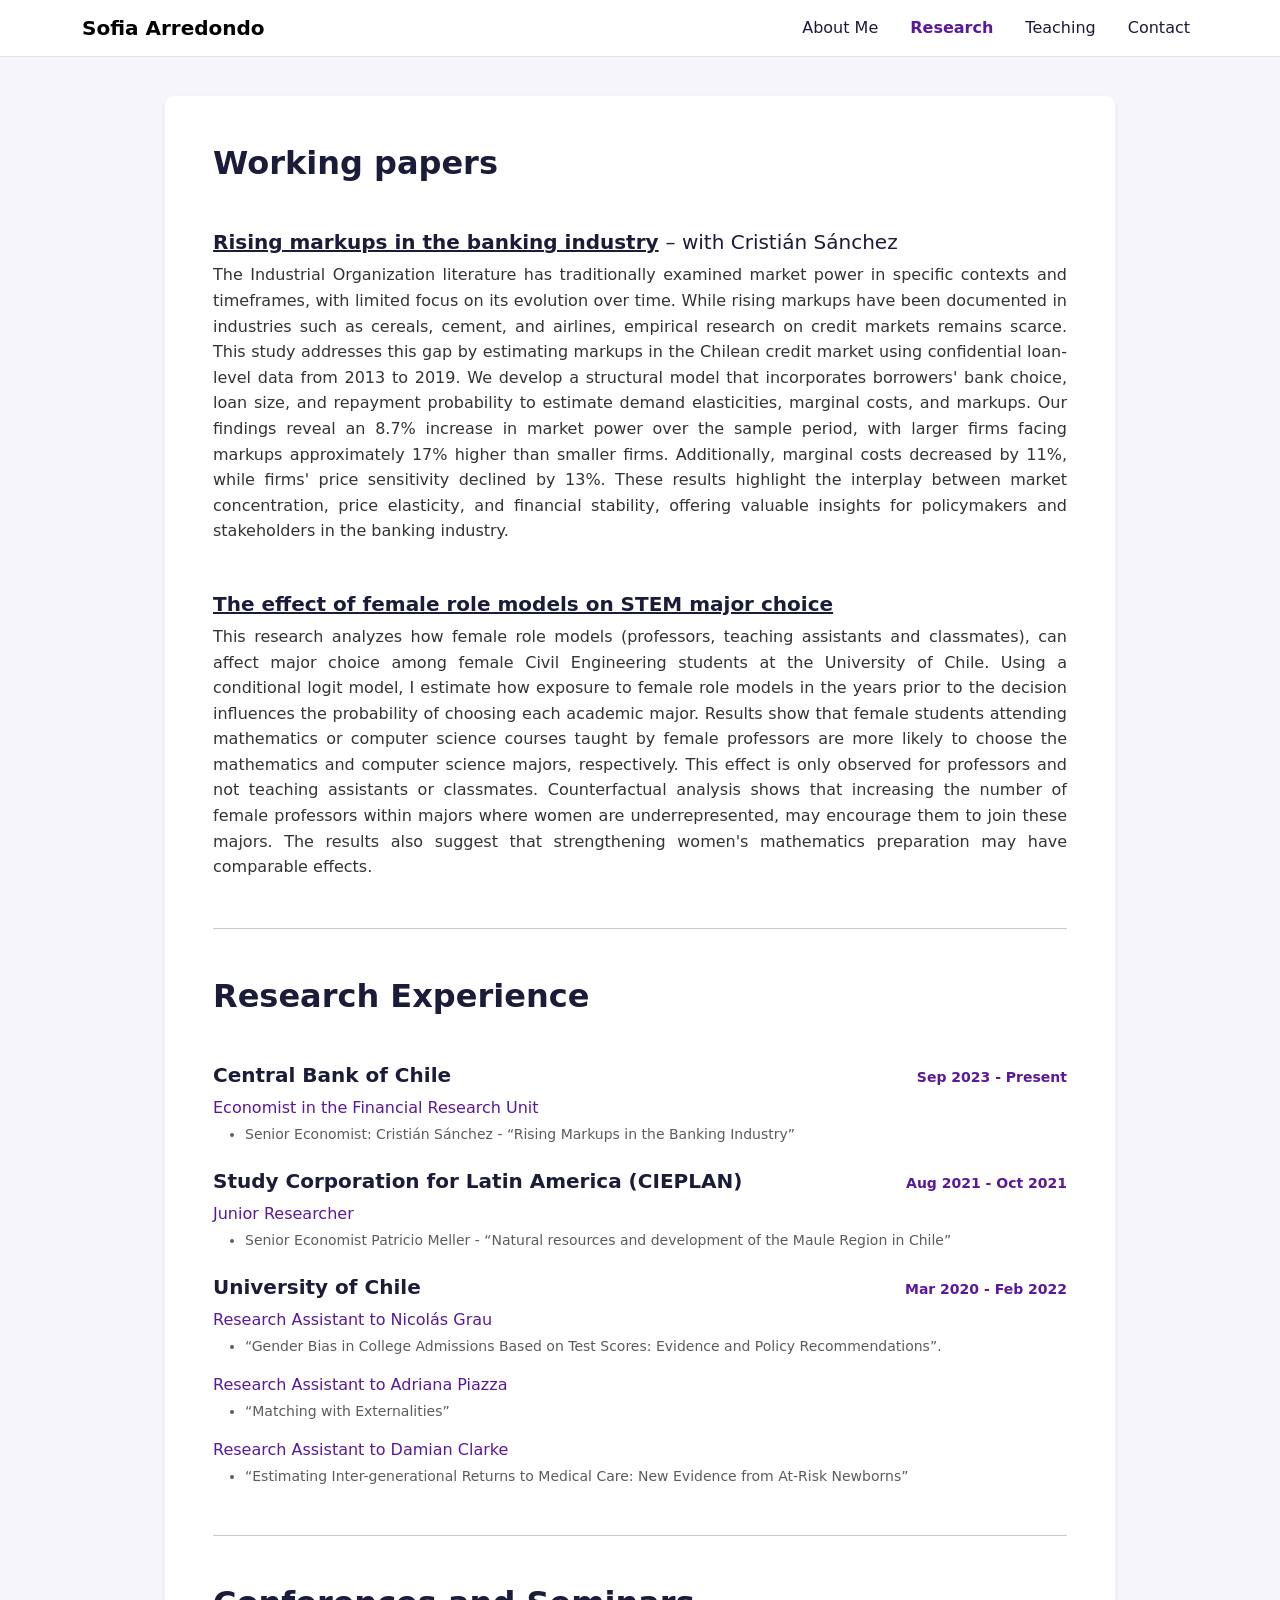
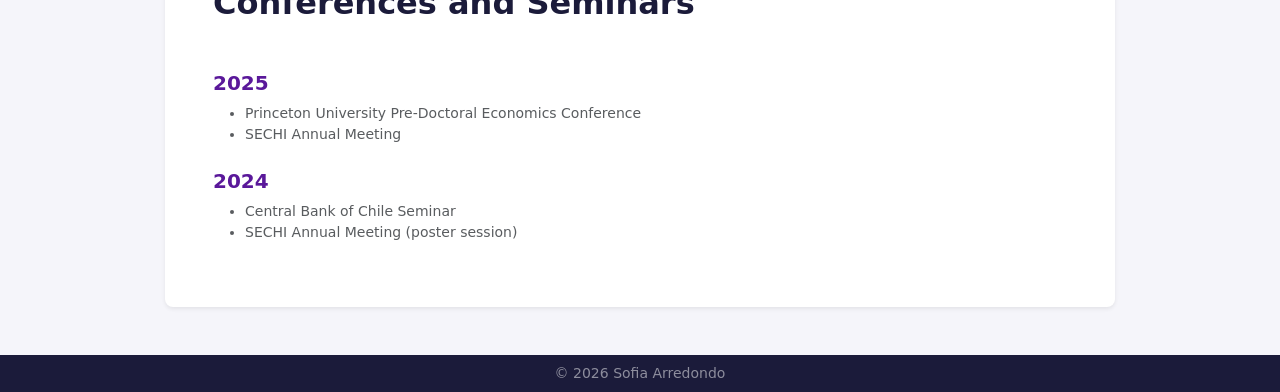
==== research.html @ c1accda6 "primer commit" ====
<!DOCTYPE html>
<html lang="en">

<head>
    <meta charset="UTF-8">
    <meta name="viewport" content="width=device-width, initial-scale=1.0">
    <meta name="description" content="Research and Publications of Sofia Arredondo Rivera.">
    <title>Research | Sofia Arredondo Rivera</title>
    <link rel="preconnect" href="https://fonts.googleapis.com">
    <link rel="preconnect" href="https://fonts.gstatic.com" crossorigin>
    <link
        href="https://fonts.googleapis.com/css2?family=Inter:wght@300;400;500;600&family=Merriweather:wght@300;400;700&display=swap"
        rel="stylesheet">
    <link href="https://cdn.jsdelivr.net/npm/bootstrap@5.3.3/dist/css/bootstrap.min.css" rel="stylesheet"
        integrity="sha384-QWTKZyjpPEjISv5WaRU9OFeRpok6YctnYmDr5pNlyT2bRjXh0JMhjY6hW+ALEwIH" crossorigin="anonymous">
    <link rel="stylesheet" href="css/styles.css">
</head>

<body class="min-vh-100 d-flex flex-column">
    <!-- Navbar -->
    <nav class="navbar navbar-expand-lg fixed-top navbar-light bg-white border-bottom" id="mainNav">
        <div class="container">
            <a class="navbar-brand fw-bold font-serif" href="index.html">Sofia Arredondo</a>
            <button class="navbar-toggler" type="button" data-bs-toggle="collapse" data-bs-target="#navbarResponsive"
                aria-controls="navbarResponsive" aria-expanded="false" aria-label="Toggle navigation">
                <span class="navbar-toggler-icon"></span>
            </button>
            <div class="collapse navbar-collapse" id="navbarResponsive">
                <ul class="navbar-nav ms-auto my-2 my-lg-0 gap-3">
                    <li class="nav-item"><a class="nav-link" href="index.html">About Me</a></li>
                    <li class="nav-item"><a class="nav-link active" href="research.html">Research</a></li>

                    <li class="nav-item"><a class="nav-link" href="teaching.html">Teaching</a></li>
                    <li class="nav-item"><a class="nav-link" href="contact.html">Contact</a></li>
                </ul>
            </div>
        </div>
    </nav>

    <!-- Research Section -->
    <section id="research" class="py-6 mt-5">
        <div class="container">
            <div class="row justify-content-center">
                <div class="col-lg-10 bg-white p-5 shadow-sm my-5" style="border-radius: 8px;">
                    <h2 class="font-serif fw-bold mb-5" style="color: var(--primary-color);">Working papers</h2>

                    <div class="mb-5">
                        <h3 class="h5 fw-bold" style="color: var(--primary-color);">
                            <a href="./assets/docs/Rising_Markups_in_the_Banking_Industry_MAR26.pdf" style="color: var(--primary-color);">Rising markups in
                                the banking industry</a> <span class="fw-normal" style="color: var(--primary-color);">–
                                with Cristián Sánchez</span>
                        </h3>
                        <p style="text-align: justify; color: #333; line-height: 1.6;">
                            The Industrial Organization literature has traditionally examined market power in specific
                            contexts and timeframes, with limited focus on its evolution over time. While rising markups
                            have been documented in industries such as cereals, cement, and airlines, empirical research
                            on credit markets remains scarce. This study addresses this gap by estimating markups in the
                            Chilean credit market using confidential loan-level data from 2013 to 2019. We develop a
                            structural model that incorporates borrowers' bank choice, loan size, and repayment
                            probability to estimate demand elasticities, marginal costs, and markups. Our findings
                            reveal an 8.7% increase in market power over the sample period, with larger firms facing
                            markups approximately 17% higher than smaller firms. Additionally, marginal costs decreased
                            by 11%, while firms' price sensitivity declined by 13%. These results highlight the
                            interplay between market concentration, price elasticity, and financial stability, offering
                            valuable insights for policymakers and stakeholders in the banking industry.
                        </p>
                    </div>

                    <div>
                        <h3 class="h5 fw-bold" style="color: var(--primary-color);">
                            <a href="./assets/docs/Effect_of_Female_Role_Models_on_STEM_major_choice_JAN25.pdf" style="color: var(--primary-color);">The
                                effect
                                of
                                female role models on STEM major choice</a>
                        </h3>
                        <p style="text-align: justify; color: #333; line-height: 1.6;">
                            This research analyzes how female role models (professors, teaching assistants and
                            classmates), can affect major choice among female Civil Engineering students at the
                            University of Chile. Using a conditional logit model, I estimate how exposure to female role
                            models in the years prior to the decision influences the probability of choosing each
                            academic major. Results show that female students attending mathematics or computer science
                            courses taught by female professors are more likely to choose the mathematics and computer
                            science majors, respectively. This effect is only observed for professors and not teaching
                            assistants or classmates. Counterfactual analysis shows that increasing the number of female
                            professors within majors where women are underrepresented, may encourage them to join these
                            majors. The results also suggest that strengthening women's mathematics preparation may have
                            comparable effects.
                        </p>
                    </div>

                    <hr class="my-5 opacity-25">

                    <!-- Experience Items -->

                    <h2 class="font-serif fw-bold mb-5" style="color: var(--primary-color);">Research Experience
                    </h2>

                    <div class="mb-4">
                        <div class="d-flex justify-content-between align-items-baseline mb-2">
                            <h3 class="h5 fw-bold mb-0" style="color: var(--primary-color);">Central Bank of Chile</h3>
                            <span class="text-secondary fw-semibold small">Sep 2023 - Present</span>
                        </div>
                        <p class="mb-1 fw-medium" style="color: var(--secondary-color);">Economist in the Financial
                            Research Unit</p>
                        <ul class="text-muted small">
                            <li>Senior Economist: Cristián Sánchez - “Rising Markups in the Banking Industry”</li>
                        </ul>
                    </div>

                    <div class="mb-4">
                        <div class="d-flex justify-content-between align-items-baseline mb-2">
                            <h3 class="h5 fw-bold mb-0" style="color: var(--primary-color);">Study Corporation for Latin
                                America (CIEPLAN)</h3>
                            <span class="text-secondary fw-semibold small">Aug 2021 - Oct 2021</span>
                        </div>
                        <p class="mb-1 fw-medium" style="color: var(--secondary-color);">Junior Researcher</p>
                        <ul class="text-muted small">
                            <li>Senior Economist Patricio Meller - “Natural resources and development of the Maule
                                Region in Chile”</li>
                        </ul>
                    </div>

                    <div class="mb-4">
                        <div class="d-flex justify-content-between align-items-baseline mb-2">
                            <h3 class="h5 fw-bold mb-0" style="color: var(--primary-color);">University of Chile</h3>
                            <span class="text-secondary fw-semibold small">Mar 2020 - Feb 2022</span>
                        </div>
                        <p class="mb-1 fw-medium" style="color: var(--secondary-color);">Research Assistant to Nicolás
                            Grau</p>
                        <ul class="text-muted small">
                            <li>“Gender Bias in
                                College Admissions Based on Test Scores: Evidence and Policy Recommendations”.</li>
                        </ul>
                        <p class="mb-1 fw-medium" style="color: var(--secondary-color);">Research Assistant to Adriana
                            Piazza</p>
                        <ul class="text-muted small">
                            <li>“Matching with
                                Externalities”</li>
                        </ul>
                        <p class="mb-1 fw-medium" style="color: var(--secondary-color);">Research Assistant to Damian
                            Clarke</p>
                        <ul class="text-muted small">
                            <li>“Estimating
                                Inter-generational Returns to Medical Care: New Evidence from At-Risk Newborns”</li>
                        </ul>
                    </div>

                    <hr class="my-5 opacity-25">

                    <h2 class="font-serif fw-bold mb-5" style="color: var(--primary-color);">Conferences and Seminars
                    </h2>

                    <div class="mb-4">
                        <h3 class="h5 fw-bold mb-2 text-secondary">2025</h3>
                        <ul class="text-muted small">
                            <li>Princeton University Pre-Doctoral Economics Conference</li>
                            <li>SECHI Annual Meeting</li>
                        </ul>
                    </div>

                    <div class="mb-2">
                        <h3 class="h5 fw-bold mb-2 text-secondary">2024</h3>
                        <ul class="text-muted small">
                            <li>Central Bank of Chile Seminar</li>
                            <li>SECHI Annual Meeting (poster session)</li>
                        </ul>
                    </div>

                </div>
            </div>
        </div>
    </section>

    <!-- Footer -->
    <footer class="bg-dark text-white py-2 mt-auto">
        <div class="container text-center">
            <p class="small text-white-50 mb-0">&copy; 2026 Sofia Arredondo</p>
        </div>
    </footer>

    <script src="https://cdn.jsdelivr.net/npm/bootstrap@5.3.3/dist/js/bootstrap.bundle.min.js"
        integrity="sha384-YvpcrYf0tY3lHB60NNkmXc5s9fDVZLESaAA55NDzOxhy9GkcIdslK1eN7N6jIeHz"
        crossorigin="anonymous"></script>
    <script src="js/main.js"></script>
</body>

</html>
---- css/styles.css ----
:root {
  --primary-color: #1B1B3A;
  --secondary-color: #5A189A;
  --accent-color: #D4A373;
  --neutral-color: #F4F4F9;
}

body {
  background-color: var(--neutral-color);
  background-image: url('../assets/img/fondo_educativo.png');
  background-size: cover;
  background-position: center;
  background-attachment: fixed;
  /* Make sure there's a light overlay so text is readable if the image is too busy */
  background-blend-mode: overlay;
  background-color: rgba(244, 244, 249, 0.9); /* neutral color with opacity */
  min-height: 100vh;
  display: flex;
  flex-direction: column;
}

/* Typography styles using our palette */
h1, h2, h3, h4, h5, h6 {
  color: var(--primary-color) !important;
}

.text-primary {
  color: var(--primary-color) !important;
}

.text-secondary {
  color: var(--secondary-color) !important;
}

/* Nav */
.navbar {
  background-color: #ffffff !important;
}

.navbar .nav-link {
  color: var(--primary-color);
}
.navbar .nav-link:hover, .navbar .nav-link.active {
  color: var(--secondary-color) !important;
  font-weight: 600;
}

/* Button */
.btn-primary {
  background-color: var(--accent-color) !important;
  border-color: var(--accent-color) !important;
  color: #fff !important;
}

.btn-primary:hover {
  background-color: #c99361 !important; /* Slightly darker accent */
  border-color: #c99361 !important;
}

.btn-cv {
  background-color: var(--primary-color);
  color: #fff;
}
.btn-cv:hover {
  background-color: var(--secondary-color);
  color: #fff;
}

/* Footer Background Override (if any bg-dark is used) */
footer.bg-dark {
  background-color: var(--primary-color) !important;
}
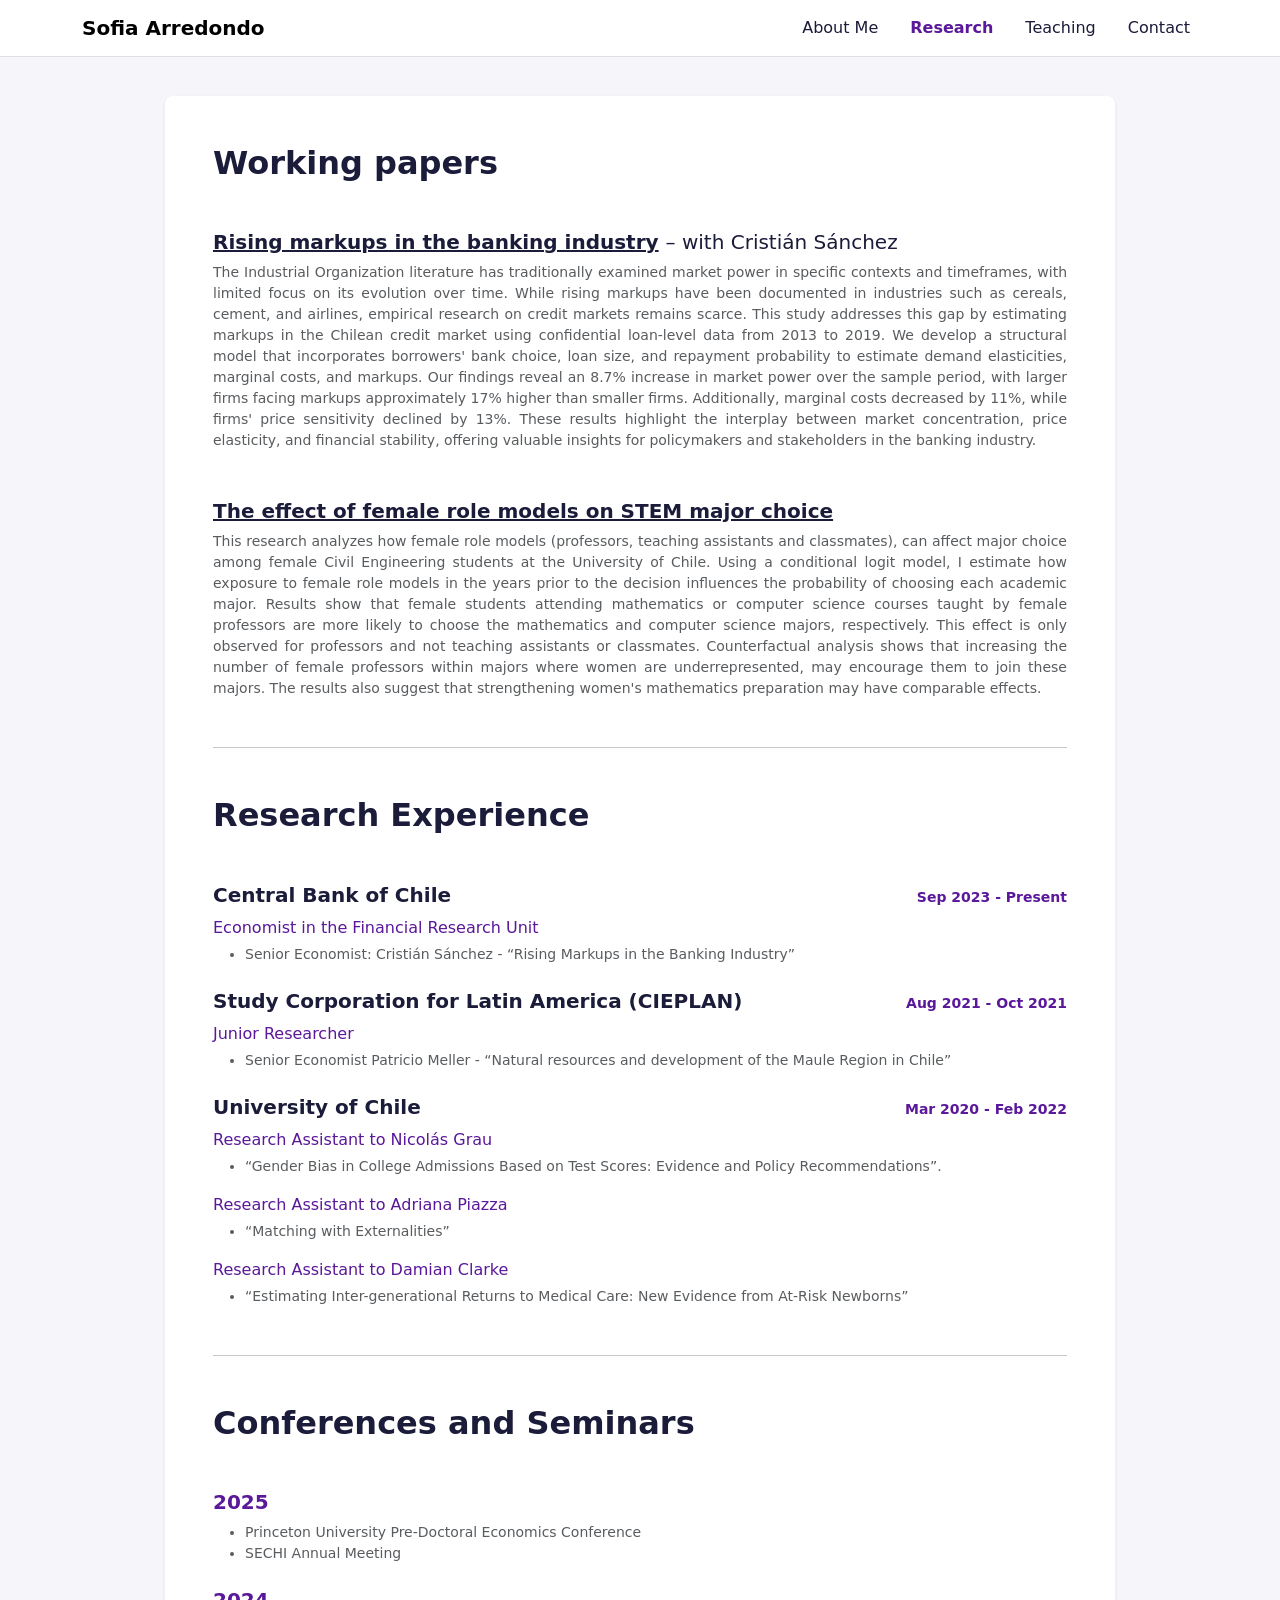
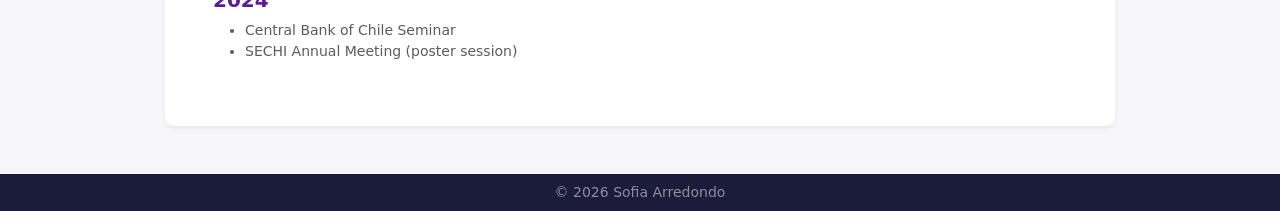
==== commit 1b4ac438: "segundo commit" ====
--- a/research.html
+++ b/research.html
@@ -50,7 +50,7 @@
                                 the banking industry</a> <span class="fw-normal" style="color: var(--primary-color);">–
                                 with Cristián Sánchez</span>
                         </h3>
-                        <p style="text-align: justify; color: #333; line-height: 1.6;">
+                        <p class="text-muted small" style="text-align: justify;" >
                             The Industrial Organization literature has traditionally examined market power in specific
                             contexts and timeframes, with limited focus on its evolution over time. While rising markups
                             have been documented in industries such as cereals, cement, and airlines, empirical research
@@ -73,7 +73,7 @@
                                 of
                                 female role models on STEM major choice</a>
                         </h3>
-                        <p style="text-align: justify; color: #333; line-height: 1.6;">
+                        <p class="text-muted small" style="text-align: justify;">
                             This research analyzes how female role models (professors, teaching assistants and
                             classmates), can affect major choice among female Civil Engineering students at the
                             University of Chile. Using a conditional logit model, I estimate how exposure to female role
